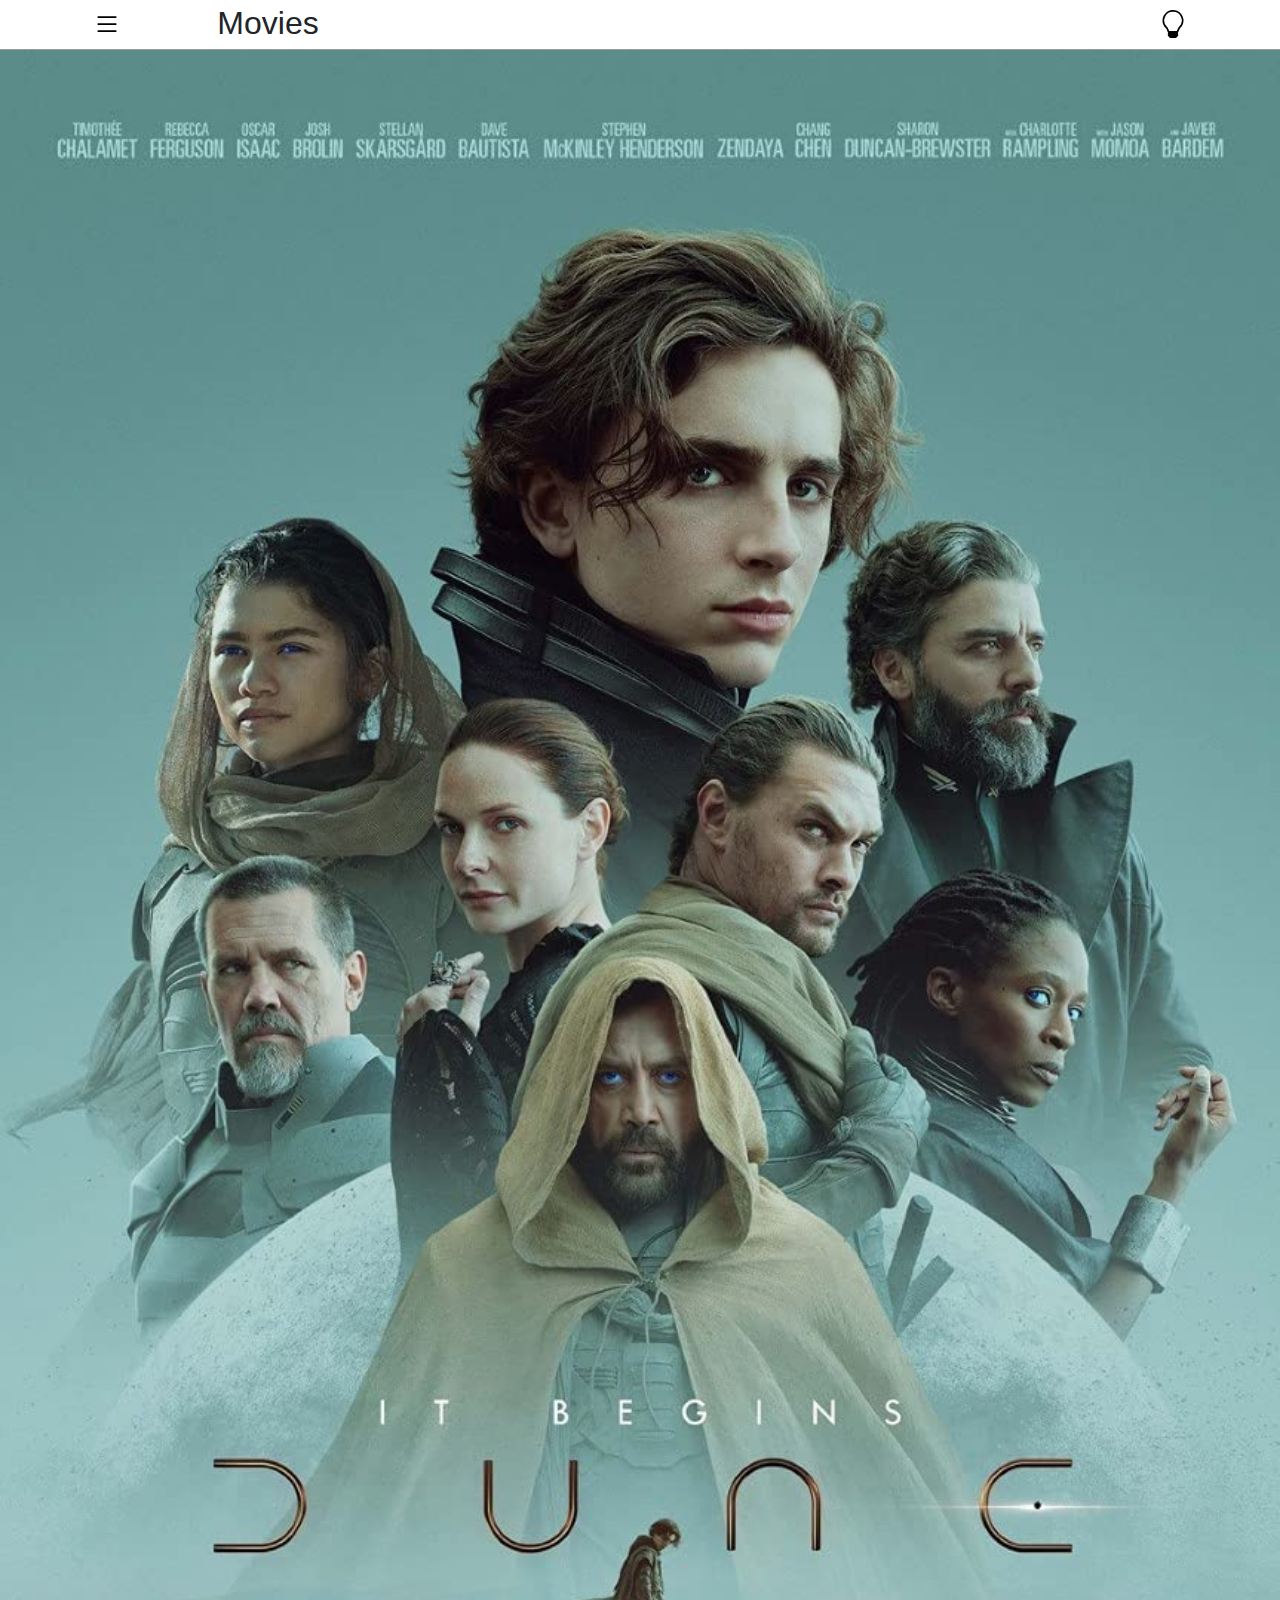
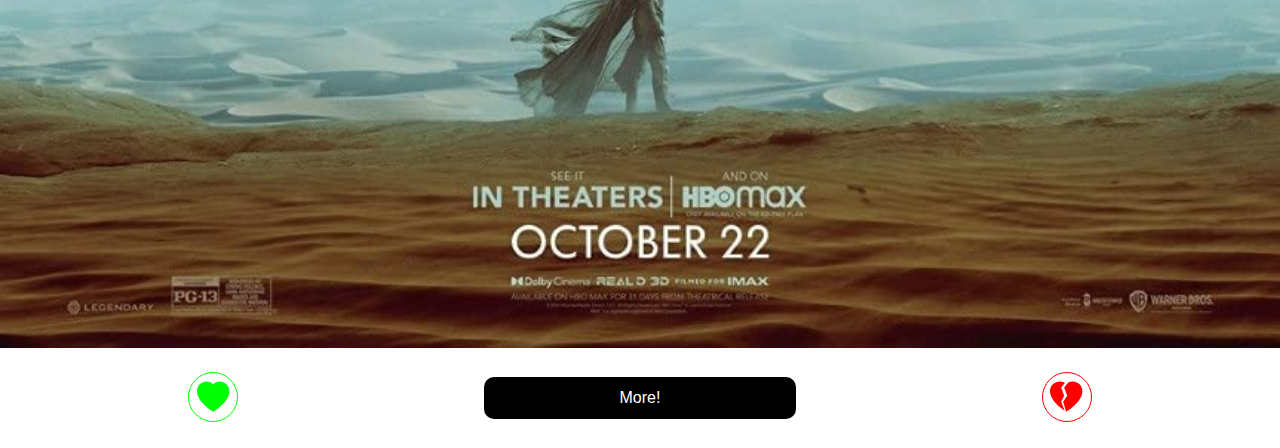
==== index.html @ 173c51c7 "16/4" ====
<html lang="en">
<head>
    <meta charset="UTF-8">
    <meta http-equiv="X-UA-Compatible" content="IE=edge">
    <meta name="viewport" content="width=device-width, initial-scale=1.0">
    <title>Document</title>
    <link rel="stylesheet" href="assests/css/bootstrap.css">
    <link rel="stylesheet" href="assests/css/main.css">


</head>
<body>
    <div id="header" class="row p-0 m-0 justify-content-between">
        <div class="col-2 p-1">
            <button>
                <svg xmlns="http://www.w3.org/2000/svg" width="16" height="16" fill="currentColor" class="bi bi-list" viewBox="0 0 16 16">
                    <path fill-rule="evenodd" d="M2.5 12a.5.5 0 0 1 .5-.5h10a.5.5 0 0 1 0 1H3a.5.5 0 0 1-.5-.5zm0-4a.5.5 0 0 1 .5-.5h10a.5.5 0 0 1 0 1H3a.5.5 0 0 1-.5-.5zm0-4a.5.5 0 0 1 .5-.5h10a.5.5 0 0 1 0 1H3a.5.5 0 0 1-.5-.5z"/>
                  </svg>                
            </button>
        </div>
        <div class="col-8 p-1">
            <h2>
                Movies
            </h2>
        </div>
        <div class="col-2 p-1">
            <button>
                <svg xmlns="http://www.w3.org/2000/svg" width="16" height="16" fill="currentColor" class="bi bi-lightbulb" viewBox="0 0 16 16">
                    <path d="M2 6a6 6 0 1 1 10.174 4.31c-.203.196-.359.4-.453.619l-.762 1.769A.5.5 0 0 1 10.5 13a.5.5 0 0 1 0 1 .5.5 0 0 1 0 1l-.224.447a1 1 0 0 1-.894.553H6.618a1 1 0 0 1-.894-.553L5.5 15a.5.5 0 0 1 0-1 .5.5 0 0 1 0-1 .5.5 0 0 1-.46-.302l-.761-1.77a1.964 1.964 0 0 0-.453-.618A5.984 5.984 0 0 1 2 6zm6-5a5 5 0 0 0-3.479 8.592c.263.254.514.564.676.941L5.83 12h4.342l.632-1.467c.162-.377.413-.687.676-.941A5 5 0 0 0 8 1z"/>
                  </svg>               
            </button>
        </div>
    </div>
    <div id="movies">
        <div id="poster">
            <img src="./assests/img/download.jpg" alt="">
            <div id="info">
                <p>
                    Lorem ipsum dolor, sit amet consectetur adipisicing elit. Consectetur voluptate sapiente debitis, quis, earum quae dolore voluptas in ratione, amet tempora maiores cupiditate sunt. Provident optio voluptate quibusdam adipisci cumque.
                </p>
            </div>
        </div> 
        <div class="row justify-content-around  m-0" id="options">
            <div class="col-3 p-1">
                <button id="like">
                    <svg xmlns="http://www.w3.org/2000/svg" width="16" height="16" fill="currentColor" class="bi bi-heart-fill" viewBox="0 0 16 16">
                        <path fill-rule="evenodd" d="M8 1.314C12.438-3.248 23.534 4.735 8 15-7.534 4.736 3.562-3.248 8 1.314z"/>
                      </svg>
                </button>
            </div>
            <div class="col-3 p-1">
                <button id="more">
                    More!
                </button>
            </div>
            <div class="col-3 p-1">
                <button id="dislike">
                    <svg xmlns="http://www.w3.org/2000/svg" width="16" height="16" fill="currentColor" class="bi bi-heartbreak-fill" viewBox="0 0 16 16">
                        <path fill-rule="evenodd" d="M8.931.586 7 3l1.5 4-2 3L8 15C22.534 5.396 13.757-2.21 8.931.586ZM7.358.77 5.5 3 7 7l-1.5 3 1.815 4.537C-6.533 4.96 2.685-2.467 7.358.77Z"/>
                      </svg>
                </button>
            </div>
        </div>
        
    </div>
    

    <script src="./assests/js/bootstrap.js"></script>
    <script src="./assests/js/popper.js"></script>
</body>
</html>
---- assests/css/main.css ----
body{
    height: 100vh;
    overflow-y: hidden;
}
#header{
    background-color: #fff;
    border-bottom: 1px solid #999;
    height: 50px;
    overflow-x: hidden;
    overflow-y: hidden;

}  
#header button{
    border: 0px solid transparent;
    background-color: transparent;
    display: block;
    margin: 0 auto;
    width: 40px;
    height: 40px;
} 
#header button svg{
    width: 100% ;
    height: 100%;
}
#movies{
}
#movies #poster {
    position: relative;

}
#movies #poster img{
    width: 100%;
    z-index: -2;
}
#movies #info{
    position: absolute;
    bottom: 0px;
    background-color: #777;
    z-index: -1;


}
#movies #options{
    background-color: #fff;
    height: 100px;
    padding-top: 20px;
    z-index: 99;

}
#movies #options button{
    display: block;
    margin: 0 auto;
    background-color: transparent;
}
#movies #options #like,#movies #options #dislike{
    border: 1px solid #f00;
    height: 50px;
    width: 50px;
    border-radius: 50%;
}
#movies #options #like{
    border: 1px solid #0f0;

}
#movies #options #like svg{
    fill: #0f0;
}
#movies #options #dislike svg{
    fill: #f00
}
#movies #options button svg{
    width: 90%;
    height: 90%;
}
#movies #options #more{
    background-color: #000;
    color: #fff;
    width: 100%;
    padding: 8px;
    border: 1px solid transparent;
    border-radius: 10px;
    margin-top: 5px;
}
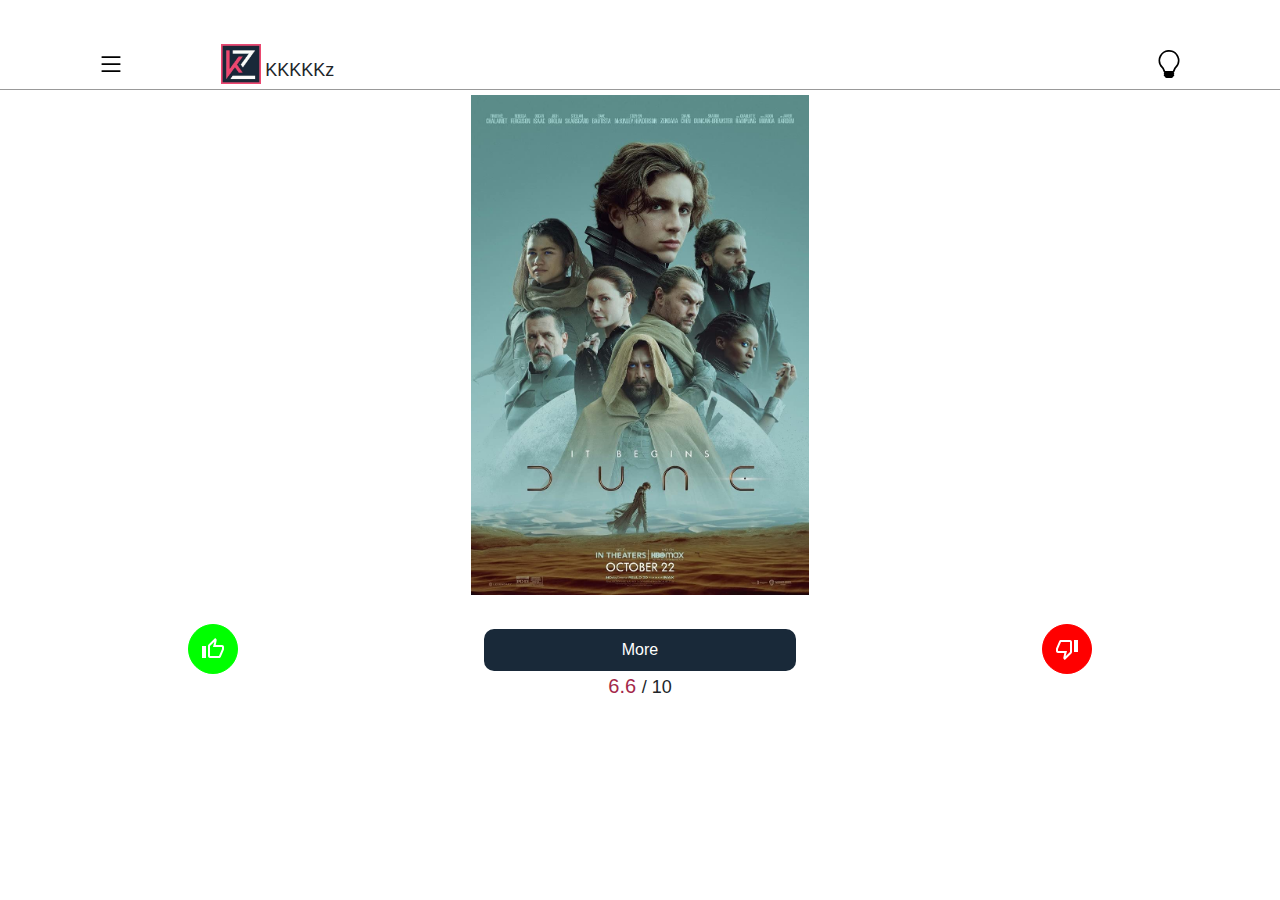
==== commit 2441b391: "24/4 updates" ====
--- a/index.html
+++ b/index.html
@@ -10,17 +10,18 @@
 
 </head>
 <body>
-    <div id="header" class="row p-0 m-0 justify-content-between">
+    <div id="header" class="row  m-0 justify-content-between">
         <div class="col-2 p-1">
-            <button>
+            <button onclick="showmenu();">
                 <svg xmlns="http://www.w3.org/2000/svg" width="16" height="16" fill="currentColor" class="bi bi-list" viewBox="0 0 16 16">
                     <path fill-rule="evenodd" d="M2.5 12a.5.5 0 0 1 .5-.5h10a.5.5 0 0 1 0 1H3a.5.5 0 0 1-.5-.5zm0-4a.5.5 0 0 1 .5-.5h10a.5.5 0 0 1 0 1H3a.5.5 0 0 1-.5-.5zm0-4a.5.5 0 0 1 .5-.5h10a.5.5 0 0 1 0 1H3a.5.5 0 0 1-.5-.5z"/>
                   </svg>                
             </button>
         </div>
         <div class="col-8 p-1">
+            <img src="./assests/img/logo.jpg" alt="">
             <h2>
-                Movies
+                KKKKKz
             </h2>
         </div>
         <div class="col-2 p-1">
@@ -30,6 +31,55 @@
                   </svg>               
             </button>
         </div>
+    </div>
+    <div id="sidemenu">
+        <div id="profile" class="row m-0  justify-content-around ">
+            <div class="col-4 ">
+                <img src="./assests/img/admin1.png" alt="">
+            </div>
+            <div class="col-6">
+                <p>
+                    Samuel tarek
+                    <br>
+                    +20111115151
+                </p>
+            </div>
+        </div>
+        <ul>
+            <li>
+                <a href="">
+                    <svg xmlns="http://www.w3.org/2000/svg" width="16" height="16" fill="currentColor" class="bi bi-person-circle" viewBox="0 0 16 16">
+                        <path d="M11 6a3 3 0 1 1-6 0 3 3 0 0 1 6 0z"/>
+                        <path fill-rule="evenodd" d="M0 8a8 8 0 1 1 16 0A8 8 0 0 1 0 8zm8-7a7 7 0 0 0-5.468 11.37C3.242 11.226 4.805 10 8 10s4.757 1.225 5.468 2.37A7 7 0 0 0 8 1z"/>
+                      </svg>
+                    Profile
+                </a>
+            </li>
+            <li>
+                <a href="">
+                    <svg xmlns="http://www.w3.org/2000/svg" width="16" height="16" fill="currentColor" class="bi bi-bag-heart-fill" viewBox="0 0 16 16">
+                        <path d="M11.5 4v-.5a3.5 3.5 0 1 0-7 0V4H1v10a2 2 0 0 0 2 2h10a2 2 0 0 0 2-2V4h-3.5ZM8 1a2.5 2.5 0 0 1 2.5 2.5V4h-5v-.5A2.5 2.5 0 0 1 8 1Zm0 6.993c1.664-1.711 5.825 1.283 0 5.132-5.825-3.85-1.664-6.843 0-5.132Z"/>
+                      </svg>
+                    Liked
+                </a>
+            </li>
+            <li>
+                <a href="">
+                    <svg xmlns="http://www.w3.org/2000/svg" width="16" height="16" fill="currentColor" class="bi bi-file-earmark-text-fill" viewBox="0 0 16 16">
+                        <path d="M9.293 0H4a2 2 0 0 0-2 2v12a2 2 0 0 0 2 2h8a2 2 0 0 0 2-2V4.707A1 1 0 0 0 13.707 4L10 .293A1 1 0 0 0 9.293 0zM9.5 3.5v-2l3 3h-2a1 1 0 0 1-1-1zM4.5 9a.5.5 0 0 1 0-1h7a.5.5 0 0 1 0 1h-7zM4 10.5a.5.5 0 0 1 .5-.5h7a.5.5 0 0 1 0 1h-7a.5.5 0 0 1-.5-.5zm.5 2.5a.5.5 0 0 1 0-1h4a.5.5 0 0 1 0 1h-4z"/>
+                      </svg>
+                    Waiting
+                </a>
+            </li>
+            <li>
+                <a href="">
+                    <svg xmlns="http://www.w3.org/2000/svg" width="16" height="16" fill="currentColor" class="bi bi-star-fill" viewBox="0 0 16 16">
+                        <path d="M3.612 15.443c-.386.198-.824-.149-.746-.592l.83-4.73L.173 6.765c-.329-.314-.158-.888.283-.95l4.898-.696L7.538.792c.197-.39.73-.39.927 0l2.184 4.327 4.898.696c.441.062.612.636.282.95l-3.522 3.356.83 4.73c.078.443-.36.79-.746.592L8 13.187l-4.389 2.256z"/>
+                      </svg>
+                    Fav Movies
+                </a>
+            </li>
+        </ul>
     </div>
     <div id="movies">
         <div id="poster">
@@ -43,21 +93,27 @@
         <div class="row justify-content-around  m-0" id="options">
             <div class="col-3 p-1">
                 <button id="like">
-                    <svg xmlns="http://www.w3.org/2000/svg" width="16" height="16" fill="currentColor" class="bi bi-heart-fill" viewBox="0 0 16 16">
+                    <img src="./assests/img/thumb_up_white_24dp.svg" alt="">
+                    <!-- <svg xmlns="http://www.w3.org/2000/svg" width="16" height="16" fill="currentColor" class="bi bi-heart-fill" viewBox="0 0 16 16">
                         <path fill-rule="evenodd" d="M8 1.314C12.438-3.248 23.534 4.735 8 15-7.534 4.736 3.562-3.248 8 1.314z"/>
-                      </svg>
+                      </svg> -->
                 </button>
             </div>
             <div class="col-3 p-1">
-                <button id="more">
-                    More!
-                </button>
+                <a id="more" href="./movie.html">
+                    More
+                </a>
+                <p>
+                   <span>6.6 </span>/ 10 
+                </p>
+
             </div>
             <div class="col-3 p-1">
                 <button id="dislike">
-                    <svg xmlns="http://www.w3.org/2000/svg" width="16" height="16" fill="currentColor" class="bi bi-heartbreak-fill" viewBox="0 0 16 16">
+                    <img src="./assests/img/thumb_down_white_24dp.svg" alt="">
+                    <!-- <svg xmlns="http://www.w3.org/2000/svg" width="16" height="16" fill="currentColor" class="bi bi-heartbreak-fill" viewBox="0 0 16 16">
                         <path fill-rule="evenodd" d="M8.931.586 7 3l1.5 4-2 3L8 15C22.534 5.396 13.757-2.21 8.931.586ZM7.358.77 5.5 3 7 7l-1.5 3 1.815 4.537C-6.533 4.96 2.685-2.467 7.358.77Z"/>
-                      </svg>
+                      </svg> -->
                 </button>
             </div>
         </div>
@@ -67,5 +123,7 @@
 
     <script src="./assests/js/bootstrap.js"></script>
     <script src="./assests/js/popper.js"></script>
+    <script src="./assests/js/main.js"></script>
+
 </body>
 </html>--- a/assests/css/main.css
+++ b/assests/css/main.css
@@ -2,14 +2,18 @@
     height: 100vh;
     overflow-y: hidden;
 }
+
 #header{
     background-color: #fff;
     border-bottom: 1px solid #999;
-    height: 50px;
+    height: 90px;
     overflow-x: hidden;
     overflow-y: hidden;
-
+    position: relative;
+    padding-top: 40px;
+    padding-inline: 5px;
 }  
+
 #header button{
     border: 0px solid transparent;
     background-color: transparent;
@@ -22,6 +26,84 @@
     width: 100% ;
     height: 100%;
 }
+#header button:focus{
+    outline-width: 0px;
+}
+#header img{
+    display: inline-block;
+    width: 40px;
+    height: 40px;
+    margin-block-end: 15px ;
+}
+#header h2{
+    display: inline-block;
+    font-size: 18px;
+}
+
+#sidemenu{
+    width: 250px;
+    background-color: #fff;
+    height: 100vh;
+    position: absolute;
+    z-index: 99;
+    left: -100%;
+    border-right: 2px solid #999;
+    transition: all 0.5s ease-in-out;
+}
+#sidemenu #profile{
+    height: 90px;
+    background-color: #faa;
+    padding: 0;
+
+    
+}
+#sidemenu #profile .col-4{
+    position: relative;
+
+}
+#sidemenu #profile img{
+    width: 70px;
+    position: absolute;
+    top: 8px;
+    left:5px;
+    height: 70px;
+    border-radius: 50%;
+}
+#sidemenu #profile p{
+    text-align: left;
+    font-size: 15px;
+    font-weight: 500;
+    padding-top: 20px;
+}
+#sidemenu ul{
+    list-style: none;
+    padding: 0;
+}
+#sidemenu ul li{
+    display: block;
+    height: 50px;
+    
+}
+#sidemenu ul li a{
+    display: block;
+    color: #000;
+    height: 100%;
+    padding-top: 10px;
+    text-align: left;
+    padding-left: 50px;
+    text-decoration: none;
+    position: relative;
+}
+#sidemenu ul li a svg{
+    position: absolute;
+    left: 5px;
+    width: 30px;
+    height: 30px;
+    top: 10px;
+}
+
+
+
 #movies{
 }
 #movies #poster {
@@ -29,14 +111,17 @@
 
 }
 #movies #poster img{
-    width: 100%;
     z-index: -2;
+    margin: 5px auto;
+    display: block;
+    max-height: 500px;
 }
 #movies #info{
     position: absolute;
     bottom: 0px;
     background-color: #777;
     z-index: -1;
+    display: none;
 
 
 }
@@ -54,13 +139,18 @@
 }
 #movies #options #like,#movies #options #dislike{
     border: 1px solid #f00;
+    background-color: #f00;
     height: 50px;
     width: 50px;
     border-radius: 50%;
 }
 #movies #options #like{
     border: 1px solid #0f0;
-
+    background-color: #0f0;
+
+}
+#movies #options #like img{
+    
 }
 #movies #options #like svg{
     fill: #0f0;
@@ -73,13 +163,238 @@
     height: 90%;
 }
 #movies #options #more{
-    background-color: #000;
+    background-color: #192939;
     color: #fff;
     width: 100%;
+    text-decoration: none;
+    display: block;
+    margin: 0 auto;
+    text-align: center;
     padding: 8px;
     border: 1px solid transparent;
     border-radius: 10px;
     margin-top: 5px;
 }
-
-
+#movies #options p{
+    text-align: center;
+    font-weight: 500;
+    font-size: 18px;
+}
+#movies #options p span{
+    color: #a4284a;
+    font-size: 20px;
+}
+/*  */
+/* Movie PAGE */
+/*  */
+
+
+#movie{
+    padding: 5px;
+}
+#movie #moviename{
+    margin: 0;
+}
+#movie #year{
+    color: #008832;
+    font-weight: 600;
+    font-size: 1.1em;
+}
+#movie #info {
+
+}
+#movie #info p{
+    color: #444;
+    font-size: 18px;
+    font-weight: 500;
+}
+#movie #info p span{
+    color: #a4284a;
+}
+#movie #bio{
+}
+#movie #bio #tabs{
+    height: 450px;
+    width: 100%;
+    border: 1px solid #000;
+    overflow: hidden;
+    padding: 3px;
+}
+#movie #bio #tabs #tab-header{
+    height: 60px;
+    display: flex;
+    flex-direction: row;
+    align-items: center;
+
+}
+#movie #bio #tabs #tab-header > div{
+    width: calc(100% / 3);
+    text-align: center;
+    font-weight: 600;
+    outline: none;
+    cursor: pointer;
+    font-size: 18px;
+
+}
+#movie #bio #tabs #tab-header > div.active{
+}
+#movie #bio #tabs #indicator{
+    position: relative;
+    top: 0;
+    width: 100%;
+    height: 5px;
+    background-color: #172736;
+    border-radius: 5px;
+    margin-bottom: 10px;
+
+}
+#movie #bio #tabs #tab-indicator{
+    position: absolute;
+    width: calc(100% / 3);
+    height: 5px;
+    background-color: #a4284a;
+    border-radius: 5px;
+    left: calc( (100% / 3)*2 ) ;
+    top: 0;
+    box-shadow: 0px -10px 20px #a4284a;
+    transition: all 500ms ease-in-out;
+}
+#movie #bio #tabs #tab-body{
+    height: calc(100% - 60px);
+    position: relative;
+    padding: 10px 5px;
+    width: 100%;
+}
+#movie #bio #tabs #tab-body > div{
+    position: absolute;
+    top: -200%;
+    opacity: 0;
+    width: 100%;
+
+    margin-top: 5px;
+    transform: scale(0.9);
+    transition:opacity 0.5s ease-in-out 0ms ,
+    transform 500ms ease-in-out 0ms ;
+}
+#movie #bio #tabs #tab-body > div.active{
+    top: 0;
+    opacity: 1;
+    transform: scale(1);
+    
+    margin-top: 0px;
+}
+#movie #bio #tabs #tab-body > div p{
+    padding: 5px;
+    text-align: right;
+}
+
+#movie #bio #tabs #tab-body > div ul{
+    display: block;
+    width: 90%;
+    padding: 10px 0 ;
+    list-style: none;
+    margin: 0 auto;
+}
+#movie #bio #tabs #tab-body  li{
+    width: 100%;
+    display: block;
+    border: 1px solid #000;
+    text-align: center;
+    font-size: 1.1em;
+    font-weight: 500;
+    height: 40px;
+    margin: 3px;
+    padding: 8px;
+
+
+}
+
+
+
+
+
+@media screen and (max-width : 700px) {
+    #header{
+        
+        height: 50px;
+        padding-top: 0px;
+
+    
+    }  
+    
+    #header button{
+        border: 0px solid transparent;
+        background-color: transparent;
+        display: block;
+        margin: 0 auto;
+        width: 40px;
+        height: 40px;
+    } 
+    #header button svg{
+        width: 100% ;
+        height: 100%;
+    }
+    #movies{
+    }
+    #movies #poster {
+        position: relative;
+    
+    }
+    #movies #poster img{
+        width: 100%;
+        z-index: -2;
+    }
+    #movies #info{
+        position: absolute;
+        bottom: 0px;
+        background-color: #777;
+        z-index: -1;
+        display: none;
+    
+    
+    }
+    #movies #options{
+        background-color: #fff;
+        height: 100px;
+        padding-top: 20px;
+        z-index: 99;
+    
+    }
+    #movies #options button{
+        display: block;
+        margin: 0 auto;
+        background-color: transparent;
+    }
+    #movies #options #like,#movies #options #dislike{
+        border: 1px solid #f00;
+        height: 50px;
+        width: 50px;
+        border-radius: 50%;
+    }
+    #movies #options #like{
+        border: 1px solid #0f0;
+    
+    }
+    #movies #options #like svg{
+        fill: #0f0;
+    }
+    #movies #options #dislike svg{
+        fill: #f00
+    }
+    #movies #options button svg{
+        width: 90%;
+        height: 90%;
+    }
+    #movies #options #more{
+       
+    }
+    /*  */
+    /*  */
+    /*  */
+
+    
+    
+}
+
+
+
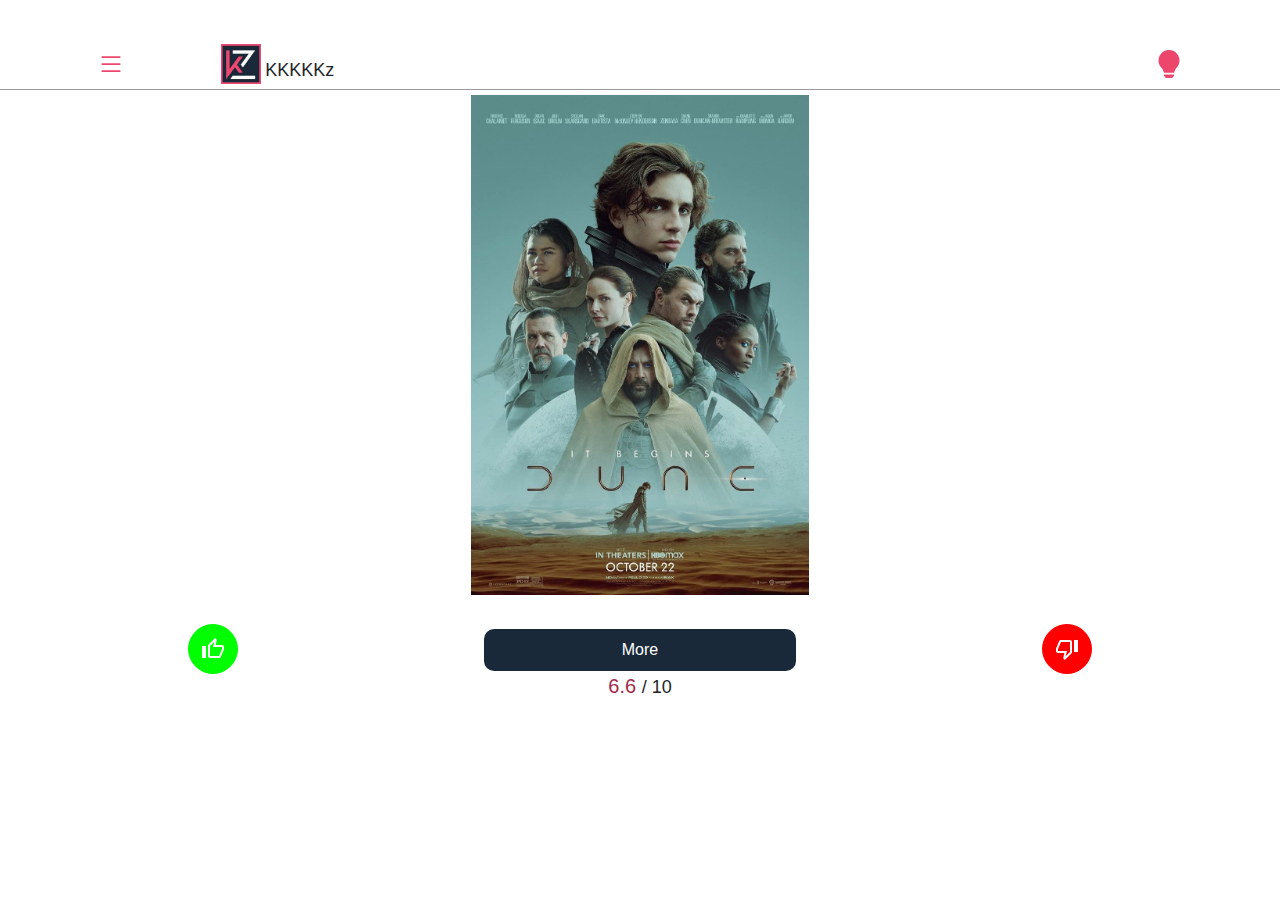
==== commit 3f15dcce: "30/4" ====
--- a/index.html
+++ b/index.html
@@ -6,6 +6,7 @@
     <title>Document</title>
     <link rel="stylesheet" href="assests/css/bootstrap.css">
     <link rel="stylesheet" href="assests/css/main.css">
+    
 
 
 </head>
@@ -13,7 +14,7 @@
     <div id="header" class="row  m-0 justify-content-between">
         <div class="col-2 p-1">
             <button onclick="showmenu();">
-                <svg xmlns="http://www.w3.org/2000/svg" width="16" height="16" fill="currentColor" class="bi bi-list" viewBox="0 0 16 16">
+                <svg xmlns="http://www.w3.org/2000/svg" width="16" height="16" fill="#ec466c" class="bi bi-list" viewBox="0 0 16 16">
                     <path fill-rule="evenodd" d="M2.5 12a.5.5 0 0 1 .5-.5h10a.5.5 0 0 1 0 1H3a.5.5 0 0 1-.5-.5zm0-4a.5.5 0 0 1 .5-.5h10a.5.5 0 0 1 0 1H3a.5.5 0 0 1-.5-.5zm0-4a.5.5 0 0 1 .5-.5h10a.5.5 0 0 1 0 1H3a.5.5 0 0 1-.5-.5z"/>
                   </svg>                
             </button>
@@ -26,14 +27,14 @@
         </div>
         <div class="col-2 p-1">
             <button>
-                <svg xmlns="http://www.w3.org/2000/svg" width="16" height="16" fill="currentColor" class="bi bi-lightbulb" viewBox="0 0 16 16">
-                    <path d="M2 6a6 6 0 1 1 10.174 4.31c-.203.196-.359.4-.453.619l-.762 1.769A.5.5 0 0 1 10.5 13a.5.5 0 0 1 0 1 .5.5 0 0 1 0 1l-.224.447a1 1 0 0 1-.894.553H6.618a1 1 0 0 1-.894-.553L5.5 15a.5.5 0 0 1 0-1 .5.5 0 0 1 0-1 .5.5 0 0 1-.46-.302l-.761-1.77a1.964 1.964 0 0 0-.453-.618A5.984 5.984 0 0 1 2 6zm6-5a5 5 0 0 0-3.479 8.592c.263.254.514.564.676.941L5.83 12h4.342l.632-1.467c.162-.377.413-.687.676-.941A5 5 0 0 0 8 1z"/>
-                  </svg>               
+                <svg xmlns="http://www.w3.org/2000/svg" width="16" height="16" fill="#ec466c" class="bi bi-lightbulb-fill" viewBox="0 0 16 16">
+                    <path d="M2 6a6 6 0 1 1 10.174 4.31c-.203.196-.359.4-.453.619l-.762 1.769A.5.5 0 0 1 10.5 13h-5a.5.5 0 0 1-.46-.302l-.761-1.77a1.964 1.964 0 0 0-.453-.618A5.984 5.984 0 0 1 2 6zm3 8.5a.5.5 0 0 1 .5-.5h5a.5.5 0 0 1 0 1l-.224.447a1 1 0 0 1-.894.553H6.618a1 1 0 0 1-.894-.553L5.5 15a.5.5 0 0 1-.5-.5z"/>
+                  </svg>              
             </button>
         </div>
     </div>
     <div id="sidemenu">
-        <div id="profile" class="row m-0  justify-content-around ">
+        <div id="profile" class="row   justify-content-around ">
             <div class="col-4 ">
                 <img src="./assests/img/admin1.png" alt="">
             </div>
@@ -46,7 +47,7 @@
             </div>
         </div>
         <ul>
-            <li>
+            <li class="active">
                 <a href="">
                     <svg xmlns="http://www.w3.org/2000/svg" width="16" height="16" fill="currentColor" class="bi bi-person-circle" viewBox="0 0 16 16">
                         <path d="M11 6a3 3 0 1 1-6 0 3 3 0 0 1 6 0z"/>
@@ -86,7 +87,7 @@
             <img src="./assests/img/download.jpg" alt="">
             <div id="info">
                 <p>
-                    Lorem ipsum dolor, sit amet consectetur adipisicing elit. Consectetur voluptate sapiente debitis, quis, earum quae dolore voluptas in ratione, amet tempora maiores cupiditate sunt. Provident optio voluptate quibusdam adipisci cumque.
+                    Movie Name (2020)
                 </p>
             </div>
         </div> 
@@ -104,7 +105,7 @@
                     More
                 </a>
                 <p>
-                   <span>6.6 </span>/ 10 
+                   <span>6.6 </span>/ 10
                 </p>
 
             </div>
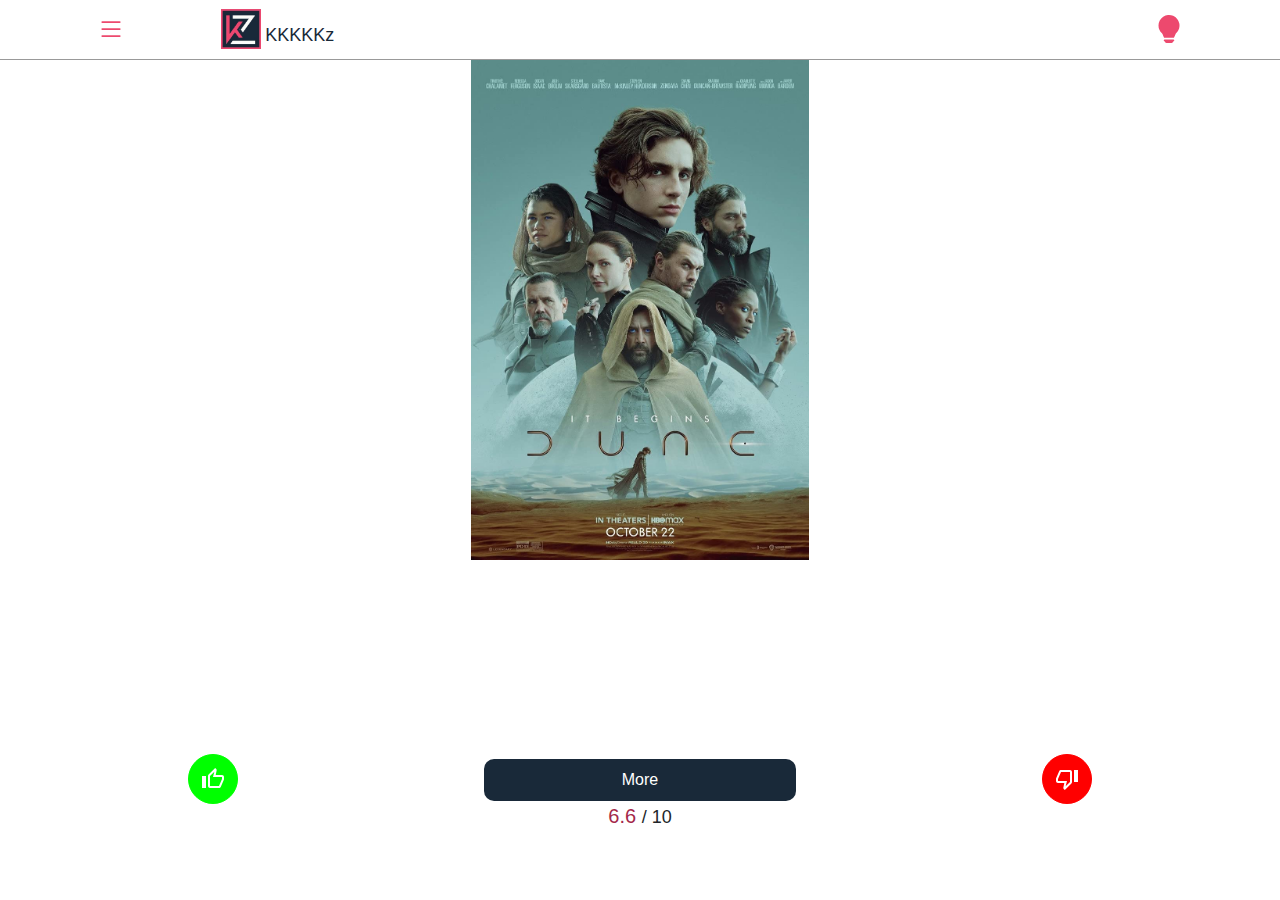
==== commit 60f2f898: "16/5" ====
--- a/index.html
+++ b/index.html
@@ -6,6 +6,7 @@
     <title>Document</title>
     <link rel="stylesheet" href="assests/css/bootstrap.css">
     <link rel="stylesheet" href="assests/css/main.css">
+    
     
 
 
@@ -34,7 +35,7 @@
         </div>
     </div>
     <div id="sidemenu">
-        <div id="profile" class="row   justify-content-around ">
+        <div id="profile" class="row   justify-content-center ">
             <div class="col-4 ">
                 <img src="./assests/img/admin1.png" alt="">
             </div>
@@ -83,21 +84,29 @@
         </ul>
     </div>
     <div id="movies">
-        <div id="poster">
-            <img src="./assests/img/download.jpg" alt="">
-            <div id="info">
-                <p>
-                    Movie Name (2020)
-                </p>
+        <div id="movielefter">
+            <div id="card">
+                <img src="./assests/img/download.jpg" alt="">
+                
             </div>
+            <div id="card">
+                <img src="./assests/img/download.jpg" alt="">
+                
+            </div>
+            <div id="card">
+                <img src="./assests/img/download.jpg" alt="">
+                
+            </div>
+            <div id="card">
+                <img src="./assests/img/download.jpg" alt="">
+            </div>
+                
         </div> 
         <div class="row justify-content-around  m-0" id="options">
             <div class="col-3 p-1">
-                <button id="like">
+                <button id="like" onclick="movielike();">
                     <img src="./assests/img/thumb_up_white_24dp.svg" alt="">
-                    <!-- <svg xmlns="http://www.w3.org/2000/svg" width="16" height="16" fill="currentColor" class="bi bi-heart-fill" viewBox="0 0 16 16">
-                        <path fill-rule="evenodd" d="M8 1.314C12.438-3.248 23.534 4.735 8 15-7.534 4.736 3.562-3.248 8 1.314z"/>
-                      </svg> -->
+                    
                 </button>
             </div>
             <div class="col-3 p-1">
@@ -110,11 +119,9 @@
 
             </div>
             <div class="col-3 p-1">
-                <button id="dislike">
+                <button id="dislike" onclick="dislike();">
                     <img src="./assests/img/thumb_down_white_24dp.svg" alt="">
-                    <!-- <svg xmlns="http://www.w3.org/2000/svg" width="16" height="16" fill="currentColor" class="bi bi-heartbreak-fill" viewBox="0 0 16 16">
-                        <path fill-rule="evenodd" d="M8.931.586 7 3l1.5 4-2 3L8 15C22.534 5.396 13.757-2.21 8.931.586ZM7.358.77 5.5 3 7 7l-1.5 3 1.815 4.537C-6.533 4.96 2.685-2.467 7.358.77Z"/>
-                      </svg> -->
+                    
                 </button>
             </div>
         </div>
@@ -126,5 +133,6 @@
     <script src="./assests/js/popper.js"></script>
     <script src="./assests/js/main.js"></script>
 
+
 </body>
 </html>--- a/assests/css/main.css
+++ b/assests/css/main.css
@@ -1,16 +1,16 @@
 body{
-    height: 100vh;
-    overflow-y: hidden;
+    /* height: 100vh;
+    overflow-y: hidden; */
 }
 
 #header{
     background-color: #fff;
     border-bottom: 1px solid #999;
-    height: 90px;
+    height: 60px;
     overflow-x: hidden;
     overflow-y: hidden;
     position: relative;
-    padding-top: 40px;
+    padding-top: 5px;
     padding-inline: 5px;
 }  
 
@@ -25,6 +25,7 @@
 #header button svg{
     width: 100% ;
     height: 100%;
+    fill: #ed496e;
 }
 #header button:focus{
     outline-width: 0px;
@@ -38,6 +39,29 @@
 #header h2{
     display: inline-block;
     font-size: 18px;
+    color: #192939;
+}
+#header a{
+    text-decoration: none;
+    color: initial;
+    display: inline-block;
+    width: 35px;
+    margin-inline:  auto;
+    margin-top: 2px ;
+    height: 35px;
+}
+#header a svg{
+    width: 100% ;
+    height: 100%;
+    fill: #ed496e;
+}
+
+
+#header #filterback a{
+    padding-top: 5px ;
+}
+#header #filterback a svg{
+    fill: #000;
 }
 
 #sidemenu{
@@ -54,7 +78,7 @@
     height: 90px;
     background-color: #faa;
     padding: 0;
-
+    margin: 5px auto;
     
 }
 #sidemenu #profile .col-4{
@@ -74,6 +98,7 @@
     font-size: 15px;
     font-weight: 500;
     padding-top: 20px;
+    display: block;
 }
 #sidemenu ul{
     list-style: none;
@@ -82,7 +107,15 @@
 #sidemenu ul li{
     display: block;
     height: 50px;
-    
+    margin-bottom: 10px;
+    
+}
+#sidemenu ul li.active{
+    border-left: 5px solid #ed496e;
+}
+#sidemenu ul li.active a{
+    color: #ed496e;
+
 }
 #sidemenu ul li a{
     display: block;
@@ -106,29 +139,95 @@
 
 #movies{
 }
-#movies #poster {
+
+
+#movies #movielefter {
     position: relative;
-
-}
-#movies #poster img{
-    z-index: -2;
-    margin: 5px auto;
-    display: block;
+    
+}
+#movies #movielefter #card{
+    display: block;
+    width: 100%;
+    background-color: #fff;
+    padding: 0;
+    margin: 0px auto;
+    position: absolute;
+    max-height: 80vh;
+    
+    left: 0;
+    transform: scale(0.9);
+    transition: all ease 0.3s;
+}
+#movies #movielefter #card.likeremove{
+    left: 100%;
+    background-color: #0f0;
+    transform: scale(1.1);
+
+}
+#movies #movielefter #card.likeremove::after{
+    content: 'Dislike';
+    display: block;
+    width: 100%;
+    height: 100%;
+    background-color: rgba(0, 255, 0, 0.655);
+    align-items: center;
+    text-align: center;
+    color: #fff;
+    font-size: 22px;
+    padding-top: 40%;
+    position: absolute;
+    left: 0;
+    top: 0;
+    z-index: 99;
+}
+#movies #movielefter #card.dislikeremove{
+    left: -100%;
+
+    transform: scale(1.1);
+}
+#movies #movielefter #card.dislikeremove::after{
+    content: 'Dislike';
+    display: block;
+    width: 100%;
+    height: 100%;
+    background-color: rgba(255, 0, 0, 0.664);
+    align-items: center;
+    text-align: center;
+    color: #fff;
+    font-size: 22px;
+    padding-top: 40%;
+    position: absolute;
+    left: 0;
+    top: 0;
+    z-index: 99;
+}
+#movies #movielefter img{
+    max-width: 500px;
     max-height: 500px;
-}
+    margin: 0 auto;
+    display: block;
+}
+
 #movies #info{
-    position: absolute;
-    bottom: 0px;
-    background-color: #777;
-    z-index: -1;
-    display: none;
-
-
+    text-align: center;
+    padding: 0;
+    background-color: #fff;
+
+
+
+}
+#movies #info p{
+    font-size: 18px;
+    font-weight: 500;
+    padding: 0;
 }
 #movies #options{
     background-color: #fff;
     height: 100px;
-    padding-top: 20px;
+    position: absolute;
+    bottom: calc(100% /15);
+    width: 100%;
+    padding-top: 10px;
     z-index: 99;
 
 }
@@ -174,6 +273,7 @@
     border: 1px solid transparent;
     border-radius: 10px;
     margin-top: 5px;
+    font-weight: 500;
 }
 #movies #options p{
     text-align: center;
@@ -207,6 +307,8 @@
     color: #444;
     font-size: 18px;
     font-weight: 500;
+    padding: 10px;
+
 }
 #movie #info p span{
     color: #a4284a;
@@ -216,7 +318,6 @@
 #movie #bio #tabs{
     height: 450px;
     width: 100%;
-    border: 1px solid #000;
     overflow: hidden;
     padding: 3px;
 }
@@ -270,7 +371,7 @@
     top: -200%;
     opacity: 0;
     width: 100%;
-
+    height: 100%;
     margin-top: 5px;
     transform: scale(0.9);
     transition:opacity 0.5s ease-in-out 0ms ,
@@ -291,14 +392,33 @@
 #movie #bio #tabs #tab-body > div ul{
     display: block;
     width: 90%;
-    padding: 10px 0 ;
+    padding: 10px 5px ;
+    height: 100%;
     list-style: none;
+    overflow-y: scroll;
+    overflow-x: hidden;
     margin: 0 auto;
 }
+#movie #bio #tabs #tab-body > div ul::-webkit-scrollbar{
+    width: 8px;
+}
+#movie #bio #tabs #tab-body > div ul::-webkit-scrollbar-track{
+    border-radius: 5px;
+    background-color: #ddd;
+
+} 
+#movie #bio #tabs #tab-body > div ul::-webkit-scrollbar-thumb{
+    background-color: #a4284a;
+    border-radius: 5px;
+
+}
+
+
+
 #movie #bio #tabs #tab-body  li{
     width: 100%;
     display: block;
-    border: 1px solid #000;
+    border: 1px solid #a4284a;
     text-align: center;
     font-size: 1.1em;
     font-weight: 500;
@@ -309,6 +429,215 @@
 
 }
 
+/*  */
+/*  */
+/*  */
+#filters{
+    direction: rtl;
+}
+#filters label{
+    display: block;
+    text-align: right;
+    font-size: 20px;
+    font-weight: 500;
+    margin-top: 20px;
+}
+#filters #select{
+    background-color: #eee;
+    display: block;
+    margin-top: 15px;
+    cursor: pointer;
+
+    height: 50px;
+    font-size: 18px;
+    padding-right: 20px;
+    width: 100%;
+    border-radius: 10px;
+
+    outline: none;
+    position: relative;
+    overflow-y: 0;
+    margin-bottom: 10px;
+
+}
+#filters #select span{
+    position: absolute;
+    left: 0;
+    width: 10%;
+    height: 40px;
+    text-align: center;
+    top: 5px;
+    left: 15px;
+    z-index: 100;
+}
+#filters #select span svg{
+    fill: #a4284a;
+    width: 100%;
+    height: 100%;
+}
+#filters #select ul{
+    width: 100%;
+    position: absolute;
+    top: 0px;  
+    opacity: 0;
+    right: 0;  
+    border-radius: 10px;
+    height: 40px;
+    padding: 0;
+    list-style: none;
+    overflow-y: hidden;
+    transition: all 175ms ease-in-out ;
+}
+#filters #select ul li{
+    height: 48px;
+    padding-top: 10px;
+    cursor: pointer;
+    width: 100%;
+    color: #000;
+    background-color: #eee;
+    text-align: center;
+
+}
+#filters #select ul li:nth-last-child(1){
+    border-bottom-left-radius: 10px ;
+    border-bottom-right-radius: 10px ;
+
+
+}
+
+#filters #productionYear input{
+    border: 1px solid #eee;
+    display: block;
+    width: 90%;
+    height: 40px;
+    background-color: #eee;
+    border-radius: 10px;
+    padding-right: 10px;
+    outline: none;
+
+
+}
+#filters #filmRate #stars{
+    text-align: right;
+}
+#filters #filmRate #stars #star{
+    width: 30px;
+    height: 30px;
+    margin-left: 15px;
+    cursor: pointer;
+}
+#filters #filmRate #stars #star svg{
+    width: 30px;
+    height: 30px;
+    fill: #e596a9;
+}
+#filters #platforms .col-4{
+    padding: 0;
+    height: 50px;
+}
+#filters #platforms label{
+    display: inline-block;
+    height: 100%;
+    width: 70%;
+
+    margin-top: 10px;
+    margin-left: 5px;
+    font-size: 16px;
+    text-align: center;
+
+
+}
+#filters #platforms input{
+    display: inline-block;
+    float: right;
+    border: 1px solid #000;
+    width: 25px;
+    height: 25px;
+    border-radius: 50%;
+    margin-right: 5px;
+    margin-top: 10px;
+
+}
+#filters form input[type=submit]{
+    display: block;
+    background-color: #a4284a;
+    border: 0px solid #a4284a;
+    width: 80%;
+    height: 50px;
+    font-size: 18px;
+    font-weight: 500;
+    padding: 5px;
+    margin: 10px auto;
+    color: #fff;
+    border-radius: 10px;
+}
+#survey {
+     direction: rtl;
+     text-align: center;
+}
+#survey p{
+    font-size: 20px;
+    font-weight: 600;
+    margin-top: 20px;
+}
+#survey .row{
+    border: 1px solid #ccc;
+    margin-top: 40px;
+    margin-inline: 0;
+    border-radius: 15px;
+
+
+}
+#survey .row.active{
+    border-color: #a4284a;
+    border-width: 2px;
+    color: #a4284a;
+    background-color: #a428495b;
+}
+#survey .row label{
+    display: block;
+    width: 100%;
+    text-align: right;
+    height: 50px;
+    padding-top: 15px;
+    font-size: 16px;
+    padding-right: 10px;
+    font-weight: 500;
+}
+#survey .row input{
+    width: 25px;
+    height: 25px;
+    margin-top: 15px;    
+    display: inline-flex;
+    appearance: none;
+    border-radius: 50%;
+    padding-right:6px; 
+
+} 
+#survey .row input::after{
+    content: "\2713";
+    font-weight: 600;
+    color: #fff;
+    display: none;
+    font-size: 16px;  
+}
+#survey .row input:checked    {
+    background: #a4284a;
+
+}
+#survey .row input:checked::after{
+    display: inline-block;
+}
+#survey input[type=submit]{
+    width: 100%;
+    margin-top: 50px ;
+    height: 60px;
+    font-weight: 500;
+    background-color: #a4284a;
+    border-color: transparent;
+    color: #fff;
+    border-radius: 15px;
+}
 
 
 
@@ -344,15 +673,7 @@
         width: 100%;
         z-index: -2;
     }
-    #movies #info{
-        position: absolute;
-        bottom: 0px;
-        background-color: #777;
-        z-index: -1;
-        display: none;
-    
-    
-    }
+
     #movies #options{
         background-color: #fff;
         height: 100px;
